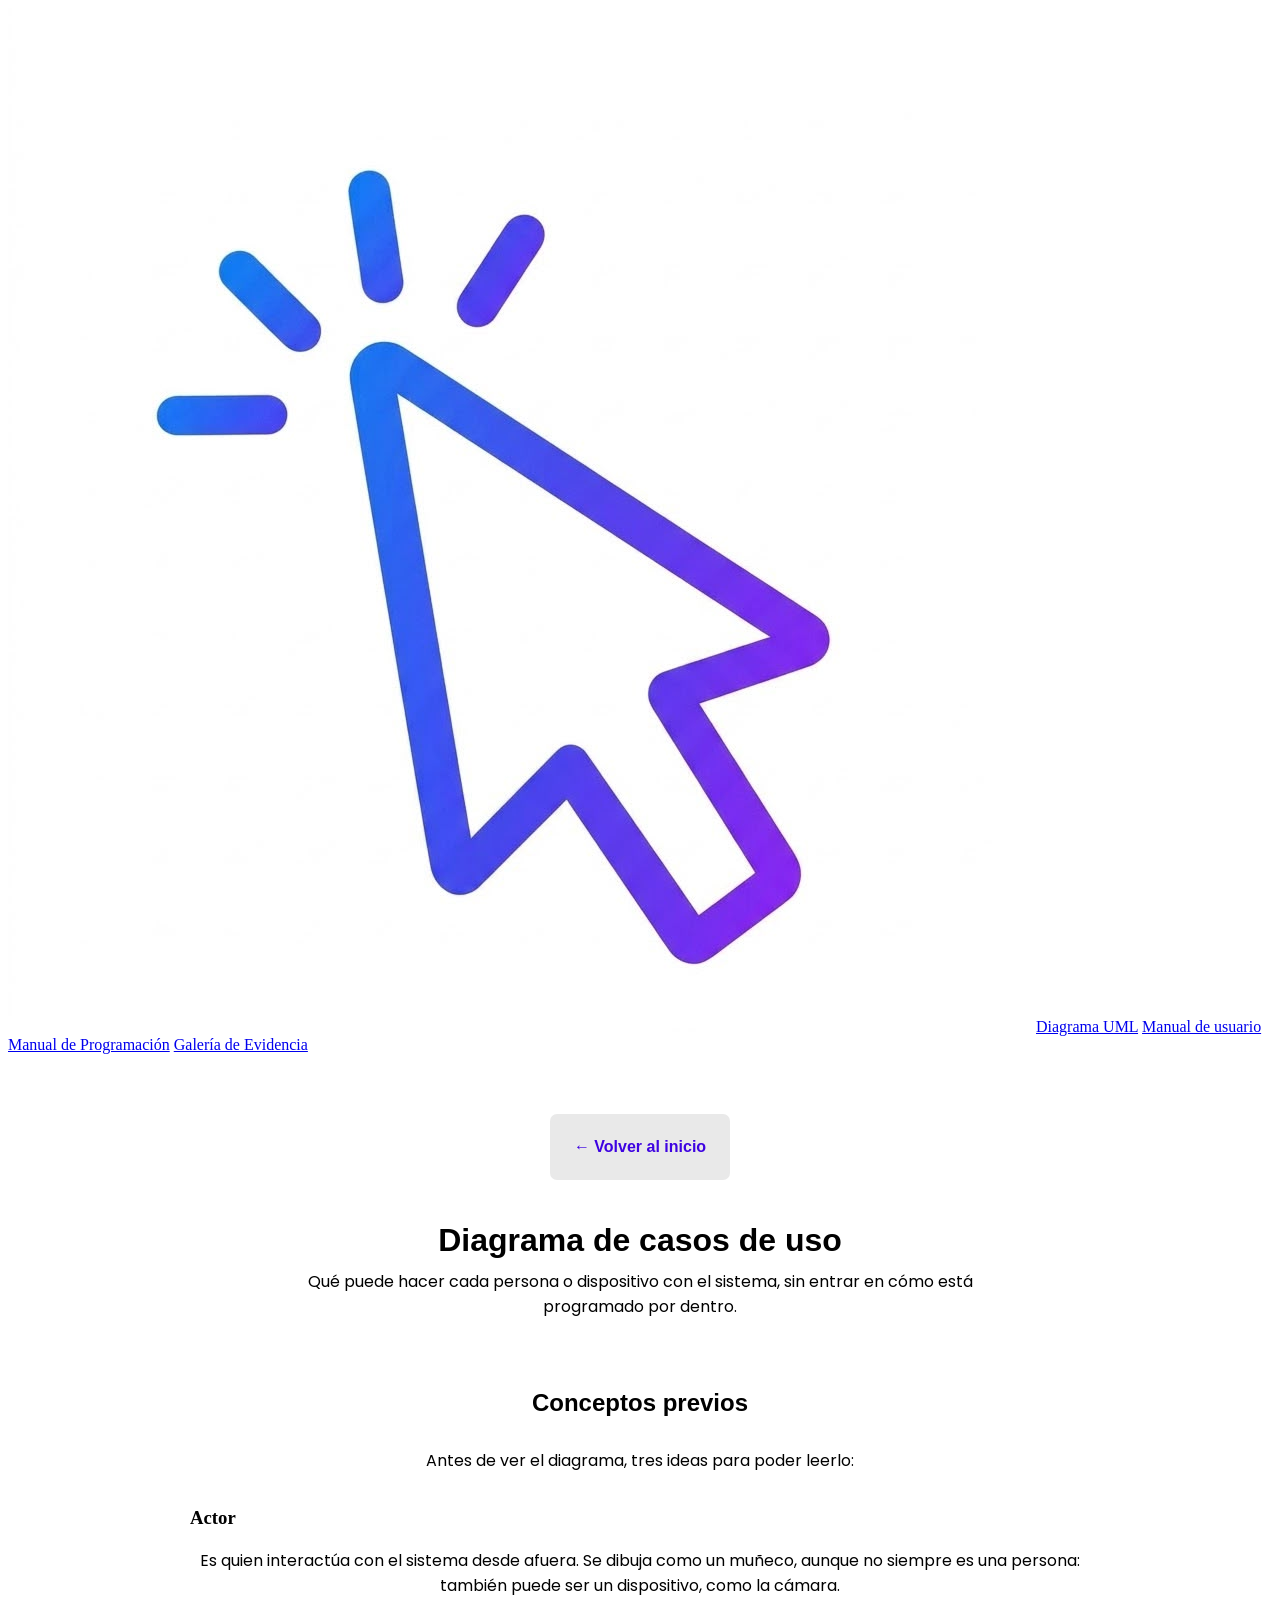
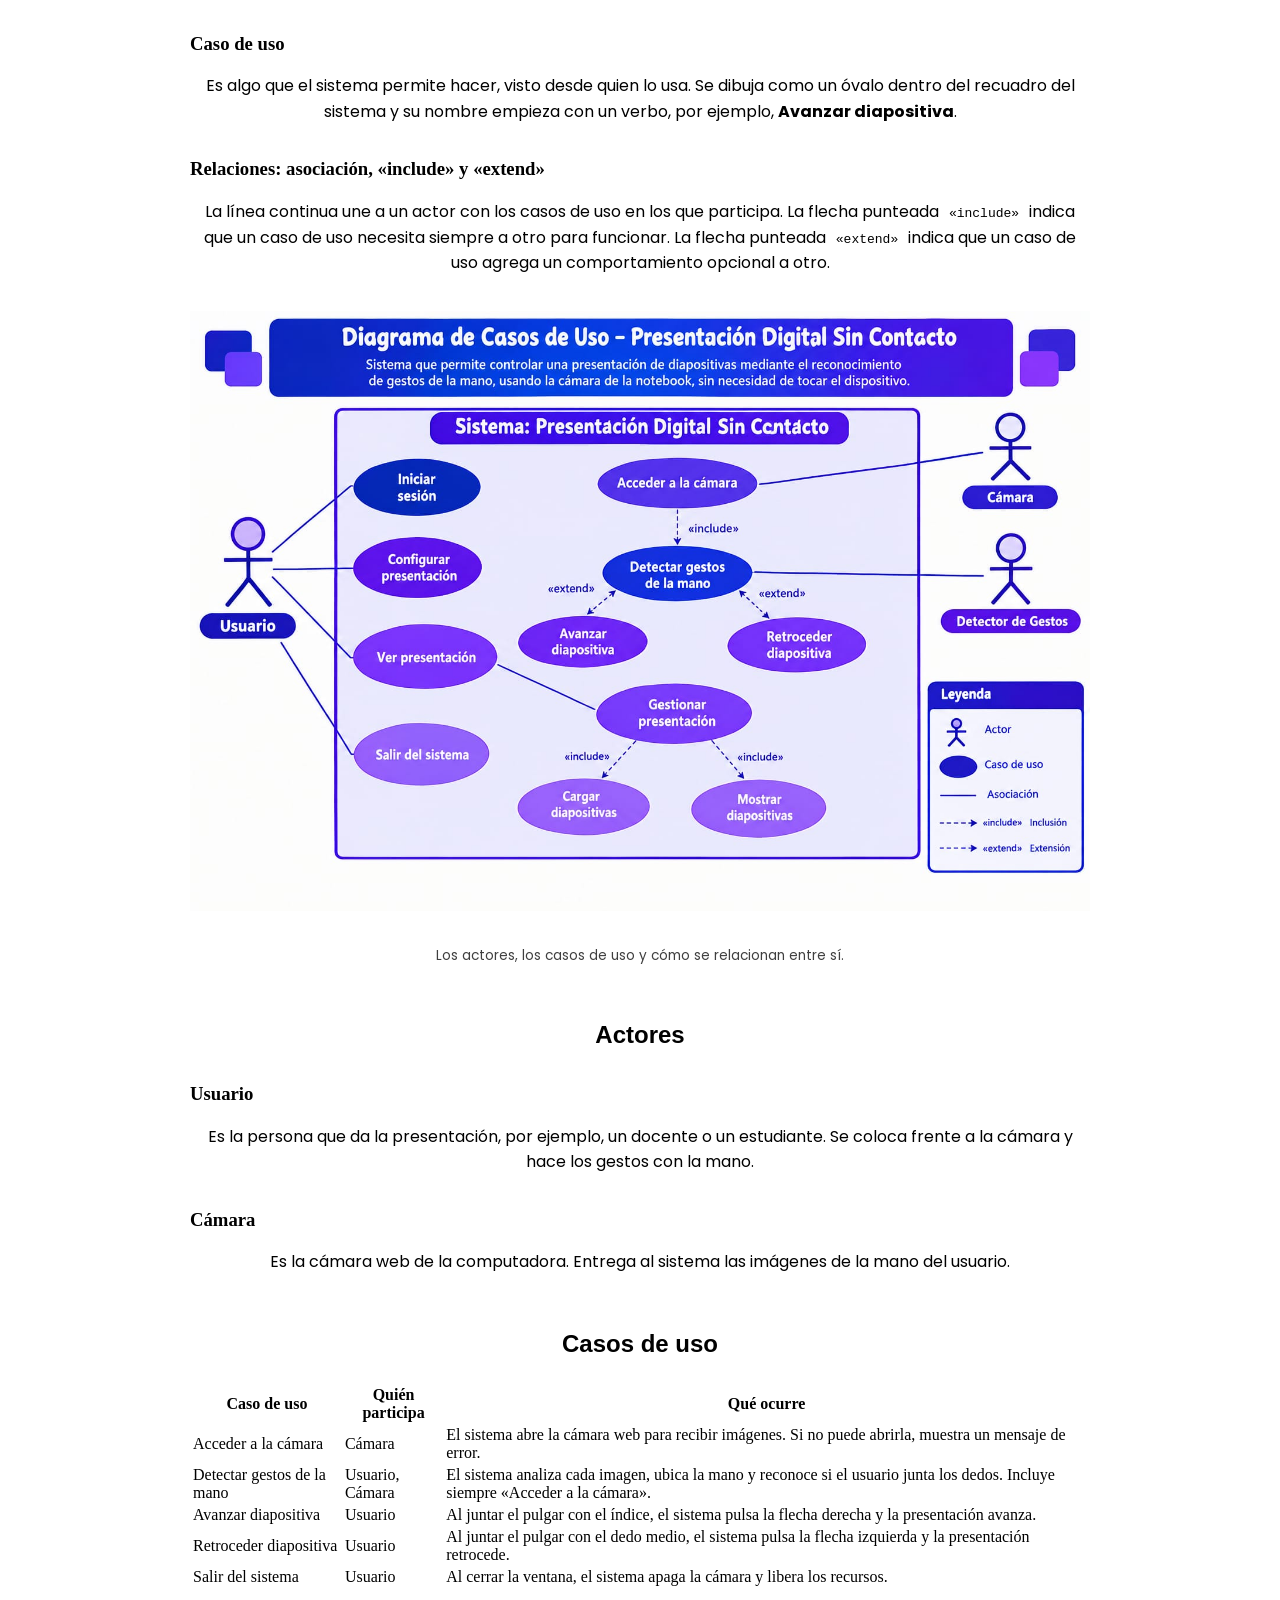
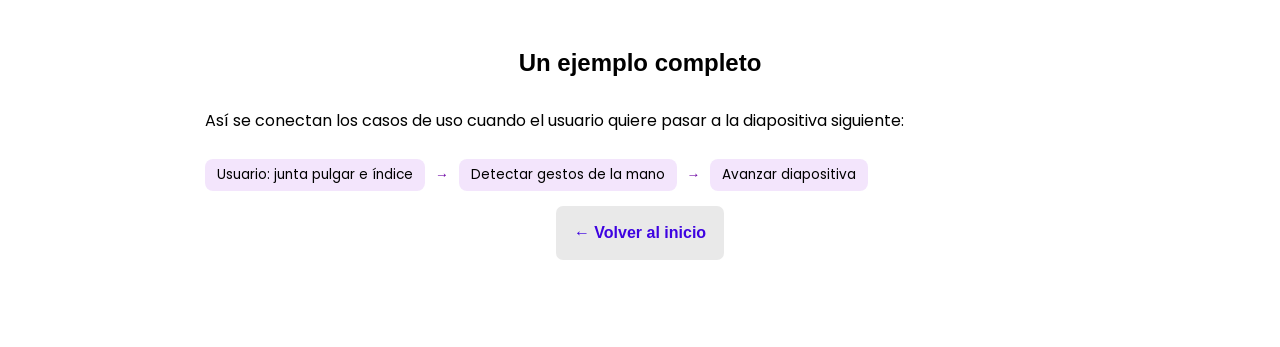
==== casos-de-uso.html @ 705857e1 "Add files via upload" ====
<!DOCTYPE html>
<html lang="es">
<head>
    <meta charset="UTF-8">
    <meta name="viewport" content="width=device-width, initial-scale=1.0">
    <title>Diagrama de casos de uso — Presentación Digital Sin Contacto</title>
    <link rel="stylesheet" href="prueba.css">
    <link rel="preconnect" href="https://fonts.googleapis.com">
    <link rel="preconnect" href="https://fonts.gstatic.com" crossorigin>
    <link href="https://fonts.googleapis.com/css2?family=Poppins:wght@400;700&display=swap" rel="stylesheet">
    <style>
        /* Estilos exclusivos de esta página de detalle (mismos que der.html), no tocan el CSS principal */
        .der-header{
            padding: 60px 30px 30px 30px;
            text-align: center;
            font-family: sans-serif;
        }
        .der-header h1{
            margin-bottom: 10px;
        }
        .volver{
            display: inline-block;
            margin-bottom: 20px;
            text-decoration: none;
            color: #3e03e1;
            font-family: sans-serif;
            font-weight: bold;
            background-color: rgba(200, 200, 200, 0.4);
            border-radius: 7px;
            padding: 2%;
        }
        .der-contenido{
            max-width: 900px;
            margin: 0 auto;
            padding: 0 30px 60px 30px;
            display: flex;
            flex-direction:column;
        }
        .der-contenido h2{
            font-family: sans-serif;
            margin-top: 40px;
            margin-bottom: 15px;
            text-align: center;
        }
        .der-contenido p{
            font-family: Poppins;
            line-height: 1.6;
            margin-bottom: 15px;
            text-align: center;
        }
        .der-diagrama{
            width: 100%;
            height: auto;
            margin: 20px 0;
        }
        .ejemplo-relacion{
            display: flex;
            flex-wrap: wrap;
            align-items: center;
            gap: 10px;
            margin-top: 10px;
            margin-left: 15px;
            font-family: Poppins;
            font-size: 0.85em;
        }
        .ejemplo-relacion .dato{
            background-color: rgba(140, 3, 225, 0.1);
            padding: 6px 12px;
            border-radius: 8px;
        }
        .ejemplo-relacion .flecha{
            color: #6c02a2;
            font-weight: bold;
        }
        /* Nuevo en esta página: la tabla ocupa todo el ancho del contenido */
        .der-contenido .tabla-scroll{
            margin: 10px 0 20px 0;
        }
    </style>
</head>
<body>
    <header>
        <div class="menu">
            <nav class="navegadores">
                <a href="index.html#descripcion"><img src="imagenes/logo-menu.jpeg" class="logo-menu" alt="Logo del proyecto"></a>
                <a href="index.html#Diagrama-UML" class="enlaces-de-navegacion">Diagrama UML</a>
                <a href="index.html#Manual-Usuario" class="enlaces-de-navegacion">Manual de usuario</a>
                <a href="index.html#Manual-programacion" class="enlaces-de-navegacion">Manual de Programación</a>
                <a href="index.html#Evidencias" class="enlaces-de-navegacion">Galería de Evidencia</a>
            </nav>
        </div>
    </header>

    <div class="der-header">
        <a href="index.html#Diagrama-UML" class="volver">&larr; Volver al inicio</a>
        <h1>Diagrama de casos de uso</h1>
        <p style="font-family: Poppins; max-width: 700px; margin: 0 auto;">Qué puede hacer cada persona o dispositivo con el sistema, sin entrar en cómo está programado por dentro.</p>
    </div>

    <div class="der-contenido">

        <h2>Conceptos previos</h2>
        <p>Antes de ver el diagrama, tres ideas para poder leerlo:</p>
        <div class="Ayudas">
            <h3>Actor</h3>
            <p>Es quien interactúa con el sistema desde afuera. Se dibuja como un muñeco, aunque no siempre es una persona: también puede ser un dispositivo, como la cámara.</p>
        </div>
        <div class="Ayudas">
            <h3>Caso de uso</h3>
            <p>Es algo que el sistema permite hacer, visto desde quien lo usa. Se dibuja como un óvalo dentro del recuadro del sistema y su nombre empieza con un verbo, por ejemplo, <strong>Avanzar diapositiva</strong>.</p>
        </div>
        <div class="Ayudas">
            <h3>Relaciones: asociación, «include» y «extend»</h3>
            <p>La línea continua une a un actor con los casos de uso en los que participa. La flecha punteada <code style="display:inline; padding:2px 6px;">«include»</code> indica que un caso de uso necesita siempre a otro para funcionar. La flecha punteada <code style="display:inline; padding:2px 6px;">«extend»</code> indica que un caso de uso agrega un comportamiento opcional a otro.</p>
        </div>

        <img src="imagenes/diagrama-casos-uso.jpg" alt="Diagrama de casos de uso del sistema, con el usuario y la cámara como actores y los casos de uso dentro del recuadro del sistema" class="der-diagrama">
        <!-- CONFIRMAR: reemplazar esta imagen cuando el equipo corrija el diagrama (ver la lista de cambios) -->
        <p style="font-size: 0.85em; opacity: 0.75; text-align: center;">Los actores, los casos de uso y cómo se relacionan entre sí.</p>

        <h2>Actores</h2>
        <div class="Ayudas">
            <h3>Usuario</h3>
            <p>Es la persona que da la presentación, por ejemplo, un docente o un estudiante. Se coloca frente a la cámara y hace los gestos con la mano.</p>
        </div>
        <div class="Ayudas">
            <h3>Cámara</h3>
            <p>Es la cámara web de la computadora. Entrega al sistema las imágenes de la mano del usuario.</p>
        </div>

        <h2>Casos de uso</h2>
        <div class="tabla-scroll">
            <table class="tabla-anios">
                <thead><tr><th>Caso de uso</th><th>Quién participa</th><th>Qué ocurre</th></tr></thead>
                <tbody>
                    <tr>
                        <td>Acceder a la cámara</td>
                        <td>Cámara</td>
                        <td>El sistema abre la cámara web para recibir imágenes. Si no puede abrirla, muestra un mensaje de error.</td>
                    </tr>
                    <tr>
                        <td>Detectar gestos de la mano</td>
                        <td>Usuario, Cámara</td>
                        <td>El sistema analiza cada imagen, ubica la mano y reconoce si el usuario junta los dedos. Incluye siempre «Acceder a la cámara».</td>
                    </tr>
                    <tr>
                        <td>Avanzar diapositiva</td>
                        <td>Usuario</td>
                        <td>Al juntar el pulgar con el índice, el sistema pulsa la flecha derecha y la presentación avanza.</td>
                    </tr>
                    <tr>
                        <td>Retroceder diapositiva</td>
                        <td>Usuario</td>
                        <td>Al juntar el pulgar con el dedo medio, el sistema pulsa la flecha izquierda y la presentación retrocede.</td>
                    </tr>
                    <tr>
                        <td>Salir del sistema</td>
                        <td>Usuario</td>
                        <td>Al cerrar la ventana, el sistema apaga la cámara y libera los recursos.</td>
                    </tr>
                    <!-- CONFIRMAR con el equipo: el diagrama también dibuja "Iniciar sesión", "Configurar presentación",
                         "Ver presentación", "Gestionar presentación", "Cargar diapositivas" y "Mostrar diapositivas".
                         Esas funciones no existen en el programa actual, por eso no se describen aquí. -->
                </tbody>
            </table>
        </div>

        <h2>Un ejemplo completo</h2>
        <p style="font-size: 1em; margin-left: 15px; text-align: left;">Así se conectan los casos de uso cuando el usuario quiere pasar a la diapositiva siguiente:</p>
        <div class="ejemplo-relacion">
            <span class="dato">Usuario: junta pulgar e índice</span>
            <span class="flecha">&rarr;</span>
            <span class="dato">Detectar gestos de la mano</span>
            <span class="flecha">&rarr;</span>
            <span class="dato">Avanzar diapositiva</span>
        </div>

        <div style="text-align: center; margin-top: 15px;">
            <a href="index.html#Diagrama-UML" class="volver">&larr; Volver al inicio</a>
        </div>
    </div>
</body>
</html>
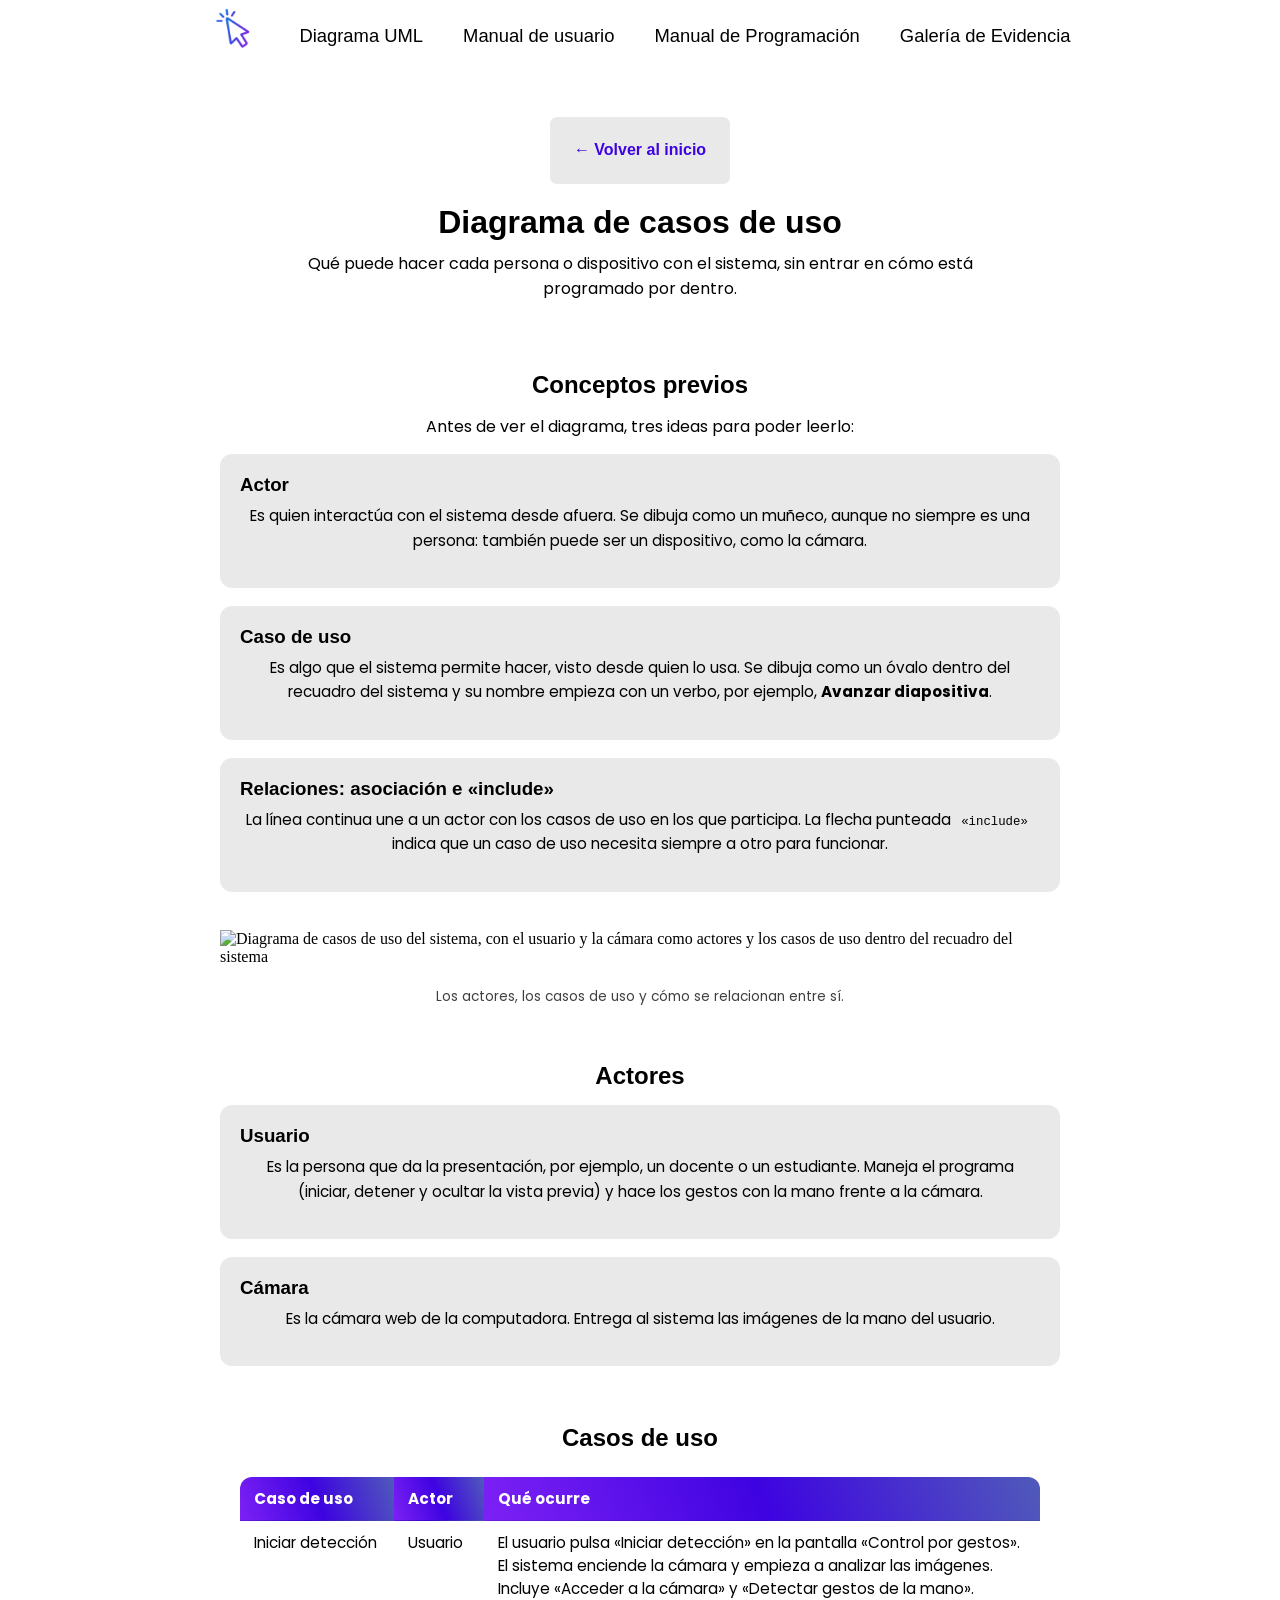
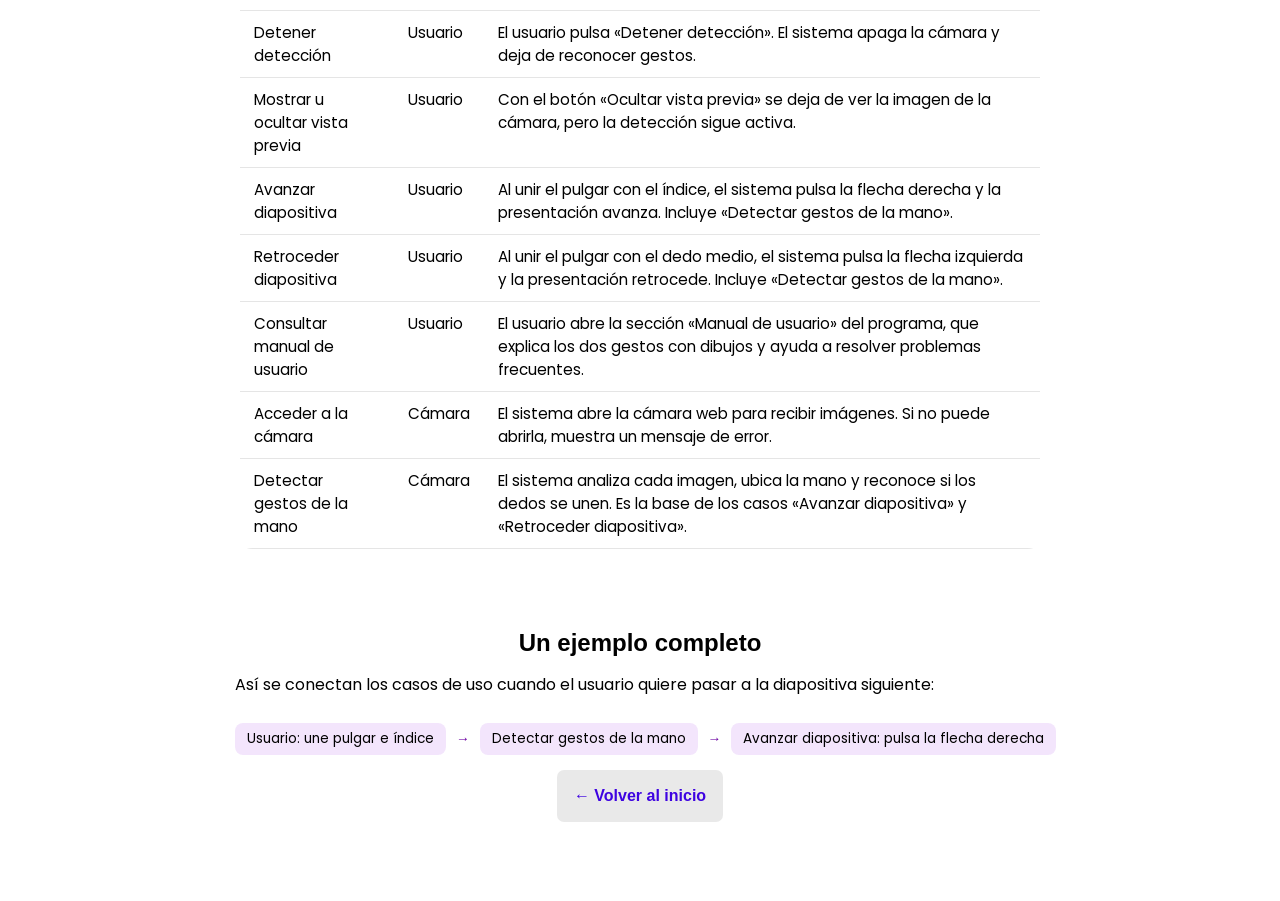
==== commit 9ba7606e: "Add files via upload" ====
--- a/casos-de-uso.html
+++ b/casos-de-uso.html
@@ -81,6 +81,8 @@
 <body>
     <header>
         <div class="menu">
+            <details class="menu-desplegable" open>
+            <summary>☰ Menú</summary>
             <nav class="navegadores">
                 <a href="index.html#descripcion"><img src="imagenes/logo-menu.jpeg" class="logo-menu" alt="Logo del proyecto"></a>
                 <a href="index.html#Diagrama-UML" class="enlaces-de-navegacion">Diagrama UML</a>
@@ -88,6 +90,7 @@
                 <a href="index.html#Manual-programacion" class="enlaces-de-navegacion">Manual de Programación</a>
                 <a href="index.html#Evidencias" class="enlaces-de-navegacion">Galería de Evidencia</a>
             </nav>
+            </details>
         </div>
     </header>
 
@@ -110,18 +113,20 @@
             <p>Es algo que el sistema permite hacer, visto desde quien lo usa. Se dibuja como un óvalo dentro del recuadro del sistema y su nombre empieza con un verbo, por ejemplo, <strong>Avanzar diapositiva</strong>.</p>
         </div>
         <div class="Ayudas">
-            <h3>Relaciones: asociación, «include» y «extend»</h3>
-            <p>La línea continua une a un actor con los casos de uso en los que participa. La flecha punteada <code style="display:inline; padding:2px 6px;">«include»</code> indica que un caso de uso necesita siempre a otro para funcionar. La flecha punteada <code style="display:inline; padding:2px 6px;">«extend»</code> indica que un caso de uso agrega un comportamiento opcional a otro.</p>
-        </div>
-
-        <img src="imagenes/diagrama-casos-uso.jpg" alt="Diagrama de casos de uso del sistema, con el usuario y la cámara como actores y los casos de uso dentro del recuadro del sistema" class="der-diagrama">
-        <!-- CONFIRMAR: reemplazar esta imagen cuando el equipo corrija el diagrama (ver la lista de cambios) -->
+            <h3>Relaciones: asociación e «include»</h3>
+            <p>La línea continua une a un actor con los casos de uso en los que participa. La flecha punteada <code style="display:inline; padding:2px 6px;">«include»</code> indica que un caso de uso necesita siempre a otro para funcionar.</p>
+        </div>
+
+        <div class="diagrama-scroll">
+            <img src="imagenes/diagrama-casos-uso.png" alt="Diagrama de casos de uso del sistema, con el usuario y la cámara como actores y los casos de uso dentro del recuadro del sistema" class="der-diagrama ancho-uso">
+        </div>
+        <p class="aviso-movil">Desliza hacia los lados para ver el diagrama completo.</p>
         <p style="font-size: 0.85em; opacity: 0.75; text-align: center;">Los actores, los casos de uso y cómo se relacionan entre sí.</p>
 
         <h2>Actores</h2>
         <div class="Ayudas">
             <h3>Usuario</h3>
-            <p>Es la persona que da la presentación, por ejemplo, un docente o un estudiante. Se coloca frente a la cámara y hace los gestos con la mano.</p>
+            <p>Es la persona que da la presentación, por ejemplo, un docente o un estudiante. Maneja el programa (iniciar, detener y ocultar la vista previa) y hace los gestos con la mano frente a la cámara.</p>
         </div>
         <div class="Ayudas">
             <h3>Cámara</h3>
@@ -131,8 +136,38 @@
         <h2>Casos de uso</h2>
         <div class="tabla-scroll">
             <table class="tabla-anios">
-                <thead><tr><th>Caso de uso</th><th>Quién participa</th><th>Qué ocurre</th></tr></thead>
+                <thead><tr><th>Caso de uso</th><th>Actor</th><th>Qué ocurre</th></tr></thead>
                 <tbody>
+                    <tr>
+                        <td>Iniciar detección</td>
+                        <td>Usuario</td>
+                        <td>El usuario pulsa «Iniciar detección» en la pantalla «Control por gestos». El sistema enciende la cámara y empieza a analizar las imágenes. Incluye «Acceder a la cámara» y «Detectar gestos de la mano».</td>
+                    </tr>
+                    <tr>
+                        <td>Detener detección</td>
+                        <td>Usuario</td>
+                        <td>El usuario pulsa «Detener detección». El sistema apaga la cámara y deja de reconocer gestos.</td>
+                    </tr>
+                    <tr>
+                        <td>Mostrar u ocultar vista previa</td>
+                        <td>Usuario</td>
+                        <td>Con el botón «Ocultar vista previa» se deja de ver la imagen de la cámara, pero la detección sigue activa.</td>
+                    </tr>
+                    <tr>
+                        <td>Avanzar diapositiva</td>
+                        <td>Usuario</td>
+                        <td>Al unir el pulgar con el índice, el sistema pulsa la flecha derecha y la presentación avanza. Incluye «Detectar gestos de la mano».</td>
+                    </tr>
+                    <tr>
+                        <td>Retroceder diapositiva</td>
+                        <td>Usuario</td>
+                        <td>Al unir el pulgar con el dedo medio, el sistema pulsa la flecha izquierda y la presentación retrocede. Incluye «Detectar gestos de la mano».</td>
+                    </tr>
+                    <tr>
+                        <td>Consultar manual de usuario</td>
+                        <td>Usuario</td>
+                        <td>El usuario abre la sección «Manual de usuario» del programa, que explica los dos gestos con dibujos y ayuda a resolver problemas frecuentes.</td>
+                    </tr>
                     <tr>
                         <td>Acceder a la cámara</td>
                         <td>Cámara</td>
@@ -140,27 +175,9 @@
                     </tr>
                     <tr>
                         <td>Detectar gestos de la mano</td>
-                        <td>Usuario, Cámara</td>
-                        <td>El sistema analiza cada imagen, ubica la mano y reconoce si el usuario junta los dedos. Incluye siempre «Acceder a la cámara».</td>
-                    </tr>
-                    <tr>
-                        <td>Avanzar diapositiva</td>
-                        <td>Usuario</td>
-                        <td>Al juntar el pulgar con el índice, el sistema pulsa la flecha derecha y la presentación avanza.</td>
-                    </tr>
-                    <tr>
-                        <td>Retroceder diapositiva</td>
-                        <td>Usuario</td>
-                        <td>Al juntar el pulgar con el dedo medio, el sistema pulsa la flecha izquierda y la presentación retrocede.</td>
-                    </tr>
-                    <tr>
-                        <td>Salir del sistema</td>
-                        <td>Usuario</td>
-                        <td>Al cerrar la ventana, el sistema apaga la cámara y libera los recursos.</td>
-                    </tr>
-                    <!-- CONFIRMAR con el equipo: el diagrama también dibuja "Iniciar sesión", "Configurar presentación",
-                         "Ver presentación", "Gestionar presentación", "Cargar diapositivas" y "Mostrar diapositivas".
-                         Esas funciones no existen en el programa actual, por eso no se describen aquí. -->
+                        <td>Cámara</td>
+                        <td>El sistema analiza cada imagen, ubica la mano y reconoce si los dedos se unen. Es la base de los casos «Avanzar diapositiva» y «Retroceder diapositiva».</td>
+                    </tr>
                 </tbody>
             </table>
         </div>
@@ -168,16 +185,17 @@
         <h2>Un ejemplo completo</h2>
         <p style="font-size: 1em; margin-left: 15px; text-align: left;">Así se conectan los casos de uso cuando el usuario quiere pasar a la diapositiva siguiente:</p>
         <div class="ejemplo-relacion">
-            <span class="dato">Usuario: junta pulgar e índice</span>
+            <span class="dato">Usuario: une pulgar e índice</span>
             <span class="flecha">&rarr;</span>
             <span class="dato">Detectar gestos de la mano</span>
             <span class="flecha">&rarr;</span>
-            <span class="dato">Avanzar diapositiva</span>
+            <span class="dato">Avanzar diapositiva: pulsa la flecha derecha</span>
         </div>
 
         <div style="text-align: center; margin-top: 15px;">
             <a href="index.html#Diagrama-UML" class="volver">&larr; Volver al inicio</a>
         </div>
     </div>
+    <script src="menu.js"></script>
 </body>
 </html>
--- a/prueba.css
+++ b/prueba.css
@@ -0,0 +1,696 @@
+*{
+    padding: 0;
+    margin: 0;
+    box-sizing: border-box;/* es lo que hace es me no deja ni un espacio, para que yo decida cuanto espacio hay en todo*/
+}
+html{
+    scroll-behavior: smooth;
+}
+body{
+    overflow-x: hidden;
+    
+}
+.iconos{
+    width: 47px;
+    height: auto;
+    cursor: pointer;/*para que apararesca la manita del cursor*/
+    transition: transform 0.4s ease;
+    padding-top: 10px;
+}
+.iconos:hover{
+    transform: scale(1.1);
+}
+header{
+    background-color: #fffffff8;
+    position: sticky;
+    top: 0;
+    z-index: 10;
+    /*el ttop: 0; , osition: sticky; , z-index: 10; son obligatorios para que al hacer el scroll no desaparesca el Header y se quede ahi */
+}
+.logo-menu{
+    transition: transform 0.4s ease;
+    border-radius: 12px;
+    width:50px ;
+    height: 50px;
+}
+.logo-menu:hover{
+    transform: scale(1.3);
+}
+.menu{
+    display: flex;
+    flex-direction: row;
+    align-items: center;
+    justify-content: space-around;
+}
+.navegadores{
+    padding:  1px 30px;
+    font-size: 1.15em;
+    text-align: center;
+    display: flex;
+    flex-direction: row;
+    align-items: center;
+    font-family: sans-serif;
+    gap: 40px;
+}
+.enlaces-de-navegacion{
+    text-decoration: none;
+    color: black;
+    margin-top: 17px;
+    padding-bottom: 5px;
+    padding-top: 3px;
+}
+.enlaces-de-navegacion:hover{
+    background: linear-gradient(250deg,#000f9aaf, #3e03e1,#7d21f5);
+    border-radius: 10px;
+    color:#ffffff
+}
+/*otra SECCION---------------------------------------------------------------------------------------------------------------------------------------------*/
+#descripcion{
+    display: flex;
+    flex-direction: column;
+    align-items: center;
+    justify-content: center;
+    text-align: center;
+    color:#ffffff;
+    height: 90vh;/*se adapta a tu pantalla y dice que va a ocupar el 90% de tu pantalla*/
+    padding: 20px;
+    background-image: linear-gradient(
+        0deg , 
+        rgba(0,0,0,0.75),
+        rgba(0,0,0,0.75)
+    ),url("imagenes/logo.jpeg");
+    background-repeat: no-repeat;
+    background-size: cover;
+    background-position:center;
+}
+#descripcion h1{
+    text-shadow: 0 0 2px #ffffff, 0 0 7px rgba(255, 255, 255, 0.35);
+}
+#descripcion p{
+    text-shadow: 1px 1px 1px black;
+    font-family: Poppins, sans-serif;
+    max-width: 800px;
+    margin-top: 20px;
+    line-height: 1.6;
+}
+.descripcion-datos{
+    display: flex;
+    gap: 20px;
+    margin-top: 25px;
+    flex-wrap: wrap;
+    justify-content: center;
+}
+.dato-descripcion{
+    background-color: rgba(255,255,255,0.15);
+    border-radius: 12px;
+    padding: 12px 20px;
+}
+.dato-descripcion h4{
+    font-family: sans-serif;
+    font-size: 0.8em;
+    text-transform: uppercase;
+    letter-spacing: 0.5px;
+    opacity: 0.8;
+}
+.dato-descripcion p{
+    font-family: Poppins;
+    font-size: 1em;
+    margin-top: 4px;
+    max-width: none;
+}
+
+
+/*OTRAAA SECCIONNNNN*/
+
+
+#proceso-del-proyecto h2{
+    font-family: sans-serif;
+}
+#proceso-del-proyecto{
+    background-color: rgba(200, 200, 200, 0.581);
+    border-radius: 20px;
+    text-align: justify;
+    margin: 30px;
+    padding-bottom: 20px;
+}
+.tabla-scroll{
+    width: 100%;
+    overflow-x: auto;
+    padding: 0 20px;
+}
+.imagen-proceso{
+    width: 100%;
+    height: auto;
+    border-radius: 12px;
+    display: block;
+}
+.integrantes{
+    list-style-type: none;/*para sacar los puntos del ulo los numeros de ol*/
+}
+#proceso-del-proyecto h2{
+    text-align: center;
+    padding: 30px;
+    padding-bottom: 15px;
+}
+/*otra SECCION---------------------------------------------------------------------------------------------------------------------------------------------*/
+#Diagrama-UML{
+    min-height: 100vh;
+    padding-bottom: 40px;
+}
+#titulo-UML{
+    text-align: center;
+    margin-top:18px;
+    padding: 30px;
+    padding-bottom: 5px;
+    font-family: sans-serif;
+}
+.grid{
+    display: grid;
+    grid-template-columns: repeat(2,1fr);
+    gap: 75px;
+    margin:30px;
+    margin-top: 60px;
+}
+.Diagramas{
+    text-align: center;
+    display: flex;
+    flex-direction: column;
+    align-items: center;
+    justify-content: center;
+    border-radius: 15px;
+    padding: 25px 20px;
+    transition: transform 0.4s ease,
+    box-shadow 0.4s ease;
+    border: 2px solid rgba(0,0,0,0.15);
+    background-color: rgba(255,255,255,0.6);
+}
+.Diagramas h3{
+    font-family: sans-serif;
+    margin-top: 12px;
+}
+.Diagramas p{
+    font-family: Poppins;
+    font-size: 0.9em;
+    padding: 6px;
+}
+.Diagramas:hover{
+    transform: scale(1.03);
+    box-shadow: 0 10px 30px rgba(62, 3, 225, 0.774);
+}
+.imgD{
+    width: 100%;
+    height: 130px;
+    object-fit: cover;
+    border-radius: 5px;
+}
+
+.DERcomo-driagrama-de-datosUML{
+    grid-column: span 2;
+    justify-self: center;
+    width: 50%;
+    padding: 20px;
+}
+.tarjeta-link{
+    display: contents;
+    color: inherit;/*"le dice no uses el azul por defecto de los links, usá el color que le correspondería si este <a> no existiera"*/
+    text-decoration: none;
+}
+.guias{
+    position: relative;
+    display: block;
+}
+
+/* 2. Estilos para el contenedor del texto interno */
+.pasos-arquitectura {
+  position: absolute;
+  top: 100%;       /* Se posiciona justo abajo del botón 'Detalles' */
+  left: 0;
+  width: 100%;     /* O el ancho para que cubra  latarjeta */
+  background-color:#ffffff; /* Color de fondo para que no se trasluzca lo de abajo */
+  border: 1px solid #ccc;
+  box-shadow: 0px 4px 8px rgba(0,0,0,0.1); /* Sombra para dar efecto de flotado */
+  z-index: 9999;     /* Obliga a que se posicione POR ENCIMA de los otros cuadros */
+  padding: 12px;
+  border-radius: 8px;
+}
+/*otra SECCION Manual de Usuario y Manual de Programacion---------------------------------------------------------------------------------------------------------------------------------------------*/
+#Manual-Usuario, #Manual-programacion{
+    padding: 40px 30px;
+}
+#Manual-Usuario h2, #Manual-programacion h2, #Evidencias h2{
+    text-align: center;
+    font-family: sans-serif;
+    padding-bottom: 10px;
+}
+#Manual-Usuario >/* el > significa hijo directo*/ div, #Manual-programacion > div{
+    max-width: 900px;
+    margin: 0 auto;
+}
+#Manual-Usuario > div > p{
+    font-family: Poppins;
+    text-align: center;
+    max-width: 700px;
+    margin: 0/*top*/ auto/*ringht*/ 30px/*bottom*/ auto/*left*/;
+    line-height: 1.6;
+}
+.Ayudas{
+    background-color: rgba(200, 200, 200, 0.4);
+    border-radius: 12px;
+    padding: 20px;
+    margin-bottom: 18px;
+    cursor: pointer;
+    transition: background-color 0.3s ease;
+    transition: transform 0.4s ease,
+    box-shadow 0.4s ease;
+}
+.Ayudas:hover{
+    background-color: rgba(140, 3, 225, 0.15);
+}
+.Ayudas h3{
+    font-family: sans-serif;
+}
+.Ayudas p{
+    font-family: Poppins;
+    font-size: 0.95em;
+    margin-top: 8px;
+    line-height: 1.5;
+}
+#Manual-programacion > div{
+    display: grid;
+    grid-template-columns: repeat(3,2fr);
+    gap: 25px;
+}
+.guias{
+    background-color: rgba(200, 200, 200, 0.4);
+    border-radius: 12px;
+    padding: 25px/*vertical arriba y abajo */ 15px/*horizontal izquierda y derecha*/;
+    text-align: center;
+    cursor: pointer;
+    transition: transform 0.3s ease, background-color 0.3s ease;
+}
+.guias:hover{
+    transform: translateY(-5px);/*mueve el elemento de arriba hacia abajo osea vertical*/
+    background-color: rgba(140, 3, 225, 0.15);
+}
+.guias h3{
+    font-family: sans-serif;
+    line-height: 1.4;
+}
+/*otra SECCION Evidencias---------------------------------------------------------------------------------------------------------------------------------------------*/
+#Evidencias{
+    padding: 40px 30px 60px 30px;
+    background-color: rgba(200, 200, 200, 0.3);
+}
+#Evidencias h3{
+    text-align: center;
+    font-family: sans-serif;
+    padding-bottom: 20px;
+}
+.galeria{
+    display: grid;
+    grid-template-columns: 1fr;
+    gap: 20px;
+    max-width: 1000px;
+    margin: 0 auto;
+}
+.galeria > div{
+    background-color: rgba(255,255,255,0.6);
+    border-radius: 12px;
+    padding: 25px 20px;
+    font-family: Poppins;
+    text-align: center;
+}
+.galeria > div > p{
+    margin-bottom: 15px;
+    font-size: 0.9em;
+}
+.miniaturas{
+    display: grid;
+    grid-template-columns: repeat(auto-fit, minmax(220px, 1fr));
+    gap: 15px;
+}
+.miniaturas figure{
+    margin: 0;
+}
+.miniaturas img{
+    width: 100%;
+    aspect-ratio: 16 / 10;
+    object-fit: cover;
+    border-radius: 8px;
+    border: 1px solid rgba(0,0,0,0.15);
+    display: block;
+}
+.miniaturas figcaption{
+    margin-top: 6px;
+    font-size: 0.8em;
+}
+.galeria video{
+    width: 100%;
+    max-width: 320px;
+    border-radius: 12px;
+}
+/*otra SECCION footer---------------------------------------------------------------------------------------------------------------------------------------------*/
+footer{
+    background-color:  rgba(15, 1, 52, 0.886);
+    text-align: center;
+    padding: 30px;
+    font-family: sans-serif;
+}
+footer h4{
+    padding-top: 10px;
+    color:bisque
+}
+footer ul{
+    padding: 0;
+    margin-bottom: 10px;
+    color:#ffffff
+}
+footer li{
+    padding: 3px 0;
+}
+footer p{
+    color:#ffffff
+}
+
+/* ==========================================================================
+   RESPONSIVE - agregado para que la página funcione en móvil y escritorio
+   No se modificó ninguna regla de arriba, solo se agregan/ajustan estilos
+   dentro de estas media queries.
+   ========================================================================== */
+
+/* Tablets */
+@media (max-width: 900px){
+    .grid{
+        grid-template-columns: 1fr;
+    }
+    .DERcomo-driagrama-de-datosUML{
+        grid-column: span 1;
+        width: 100%;
+    }
+    #Manual-programacion > div{
+        grid-template-columns: repeat(2,1fr);
+    }
+}
+
+/* Celulares */
+@media (max-width: 600px){
+    .menu{
+        flex-direction: column;
+    }
+    .navegadores{
+        flex-direction: row;
+        flex-wrap: wrap;
+        justify-content: center;
+        padding: 12px 10px;
+        gap: 5px;
+    }
+    .enlaces-de-navegacion{
+        font-size: 0.85em;
+        padding: 8px;
+    }
+    .iconos{
+        width: 32px;
+        margin-bottom: 8px;
+    }
+    #descripcion{
+        height: auto;
+        min-height: 70vh;
+        padding: 40px 20px;
+    }
+    #descripcion h1{
+        font-size: 1.6em;
+    }
+    #descripcion p{
+        font-size: 0.95em;
+    }
+    .dato-descripcion{
+        padding: 10px 16px;
+    }
+    #proceso-del-proyecto{
+        margin: 15px;
+    }
+    #Manual-programacion > div{
+        grid-template-columns: 1fr;
+    }
+    .galeria{
+        grid-template-columns: 1fr;
+    }
+    footer li{
+        display: block;
+    }
+}
+
+.tabla-anios{
+    width: 100%;
+    border-collapse: collapse;
+    font-family: Poppins, sans-serif;
+    font-size: 0.95em;
+    margin-bottom: 20px;
+    background-color: rgba(255,255,255,0.6);
+    border-radius: 12px;
+    overflow: hidden;
+}
+.tabla-anios th, .tabla-anios td{
+    padding: 10px 14px;
+    text-align: left;
+    border-bottom: 1px solid rgba(0,0,0,0.1);
+    vertical-align: top;
+}
+.tabla-anios th{
+    background: linear-gradient(250deg,#000f9aaf, #3e03e1,#7d21f5);
+    color: #ffffff;
+}
+.Ayudas{ cursor: default; }
+.Ayudas ul{ margin: 8px 0 0 20px; font-family: Poppins, sans-serif; line-height: 1.6; }
+.Ayudas details{ margin-top: 8px; font-family: Poppins, sans-serif; }
+.Ayudas summary{ cursor: pointer; font-weight: bold; }
+.captura{
+    margin-top: 12px;
+    padding: 40px 10px;
+    text-align: center;
+    border: 2px dashed rgba(0,0,0,0.25);
+    border-radius: 12px;
+    font-family: Poppins, sans-serif;
+    opacity: 0.7;
+}
+.guias{ cursor: default; }
+.guias p{ font-family: Poppins, sans-serif; font-size: 0.85em; margin-top: 8px; line-height: 1.5; }
+.guias code{ font-size: 0.8em; word-break: break-word; }
+#Cierre{ padding: 40px 30px; }
+#Cierre h2{ text-align: center; font-family: sans-serif; padding-bottom: 10px; }
+.cierre{ max-width: 800px; margin: 0 auto; font-family: Poppins, sans-serif; line-height: 1.6; }
+.cierre p{ margin-bottom: 12px; }
+.cierre h3{ font-family: sans-serif; margin: 20px 0 8px; }
+footer p, footer li{ font-family: Poppins, sans-serif; }
+
+@media (hover: none){
+    .Diagramas:hover, .guias:hover,
+    .iconos:hover, .logo-menu:hover{
+        transform: none;
+        box-shadow: none;
+    }
+}
+
+@media (max-width: 900px){
+    .imagen-proceso{
+        min-width: 1000px;
+    }
+    .tabla-scroll{
+        padding: 0 10px;
+    }
+}
+
+@media (max-width: 600px){
+    header{
+        position: static; }
+    .enlaces-de-navegacion{
+        margin-top: 0;
+    }
+    .grid{
+        margin: 15px;
+        gap: 25px;
+    }
+    #Manual-Usuario, #Manual-programacion, #Cierre, #Evidencias{
+        padding: 25px 15px;
+    }
+}
+
+.imgD{
+    height: 260px;
+    object-fit: contain;
+    background-color: #ffffff;
+}
+@media (max-width: 900px){
+    .DERcomo-driagrama-de-datosUML{
+        width: 100%;
+        grid-column: auto;
+    }
+}
+
+.pantalla{
+    display: flex;
+    gap: 20px;
+    align-items: center;
+    margin-top: 20px;
+}
+.pantalla img{
+    width: 45%;
+    border-radius: 8px;
+    border: 1px solid rgba(0,0,0,0.2);
+}
+.pantalla h4{
+    font-family: sans-serif;
+    margin-bottom: 6px;
+}
+.diagrama-scroll{
+    overflow-x: auto;
+    margin: 20px 0;
+}
+.diagrama-scroll .der-diagrama{
+    margin: 0;
+}
+.aviso-movil{
+    display: none;
+}
+@media (max-width: 900px){
+    .pantalla{
+        flex-direction: column;
+        align-items: stretch;
+    }
+    .pantalla img{
+        width: 100%;
+    }
+    .ancho-clases{
+        min-width: 1500px;
+    }
+    .ancho-uso{
+        min-width: 1100px;
+    }
+    .ancho-der{
+        min-width: 1100px;
+    }
+    .aviso-movil{
+        display: block;
+        text-align: center;
+        font-size: 0.85em;
+        opacity: 0.75;
+        margin-top: 8px;
+    }
+}
+
+.Diagramas a:first-child{
+    display: block;
+    width: 100%;
+}
+.ver-completo{
+    display: inline-block;
+    margin-top: 10px;
+    padding: 8px 16px;
+    border-radius: 8px;
+    background: linear-gradient(250deg,#000f9aaf, #3e03e1,#7d21f5);
+    color: #ffffff;
+    font-family: sans-serif;
+    font-weight: bold;
+    text-decoration: none;
+}
+.ver-completo:hover{
+    opacity: 0.85;
+}
+
+.menu-desplegable summary{
+    display: none;
+}
+.menu-desplegable summary::-webkit-details-marker{
+    display: none;
+}
+@media (max-width: 600px){
+    .menu-desplegable{
+        width: 100%;
+    }
+    .menu-desplegable summary{
+        display: block;
+        list-style: none;
+        cursor: pointer;
+        text-align: center;
+        font-family: sans-serif;
+        font-weight: bold;
+        font-size: 1.1em;
+        padding: 14px;
+    }
+}
+
+.tabla-cronograma{
+    min-width: 760px;
+}
+.tabla-cronograma .celda-anio{
+    background: linear-gradient(250deg,#000f9aaf, #3e03e1,#7d21f5);
+    color: #ffffff;
+    font-weight: bold;
+    text-align: center;
+    vertical-align: middle;
+}
+.tabla-cronograma .sin-actividad td{
+    opacity: 0.7;
+    font-style: italic;
+}
+.metodologia{
+    max-width: 800px;
+    margin: 20px auto 0 auto;
+    font-family: Poppins, sans-serif;
+    line-height: 1.6;
+}
+.metodologia h3{
+    font-family: sans-serif;
+    margin-bottom: 8px;
+}
+.metodologia ul{
+    margin: 10px 0 0 22px;
+}
+.metodologia li{
+    margin-bottom: 8px;
+}
+
+.fecha{
+    display: inline-block;
+    opacity: 0.7;
+    font-size: 0.9em;
+}
+.videos, .demo-columnas{
+    display: grid;
+    grid-template-columns: repeat(auto-fit, minmax(220px, 1fr));
+    gap: 20px;
+}
+.videos figure, .demo-columnas figure{
+    margin: 0;
+}
+.videos video{
+    max-width: 100%;
+    max-height: 480px;
+    background-color: #000000;
+}
+.demo-columnas{
+    grid-template-columns: repeat(3, 1fr);
+}
+.demo-columnas img{
+    width: 100%;
+    aspect-ratio: 3 / 4;
+    object-fit: cover;
+    border-radius: 8px;
+    border: 1px solid rgba(0,0,0,0.15);
+    display: block;
+}
+.videos figcaption, .demo-columnas figcaption{
+    margin-top: 8px;
+    font-size: 0.85em;
+    line-height: 1.5;
+    text-align: left;
+}
+@media (max-width: 900px){
+    .demo-columnas{
+        grid-template-columns: 1fr;
+    }
+}
+
+section{
+    scroll-margin-top: 80px;
+}
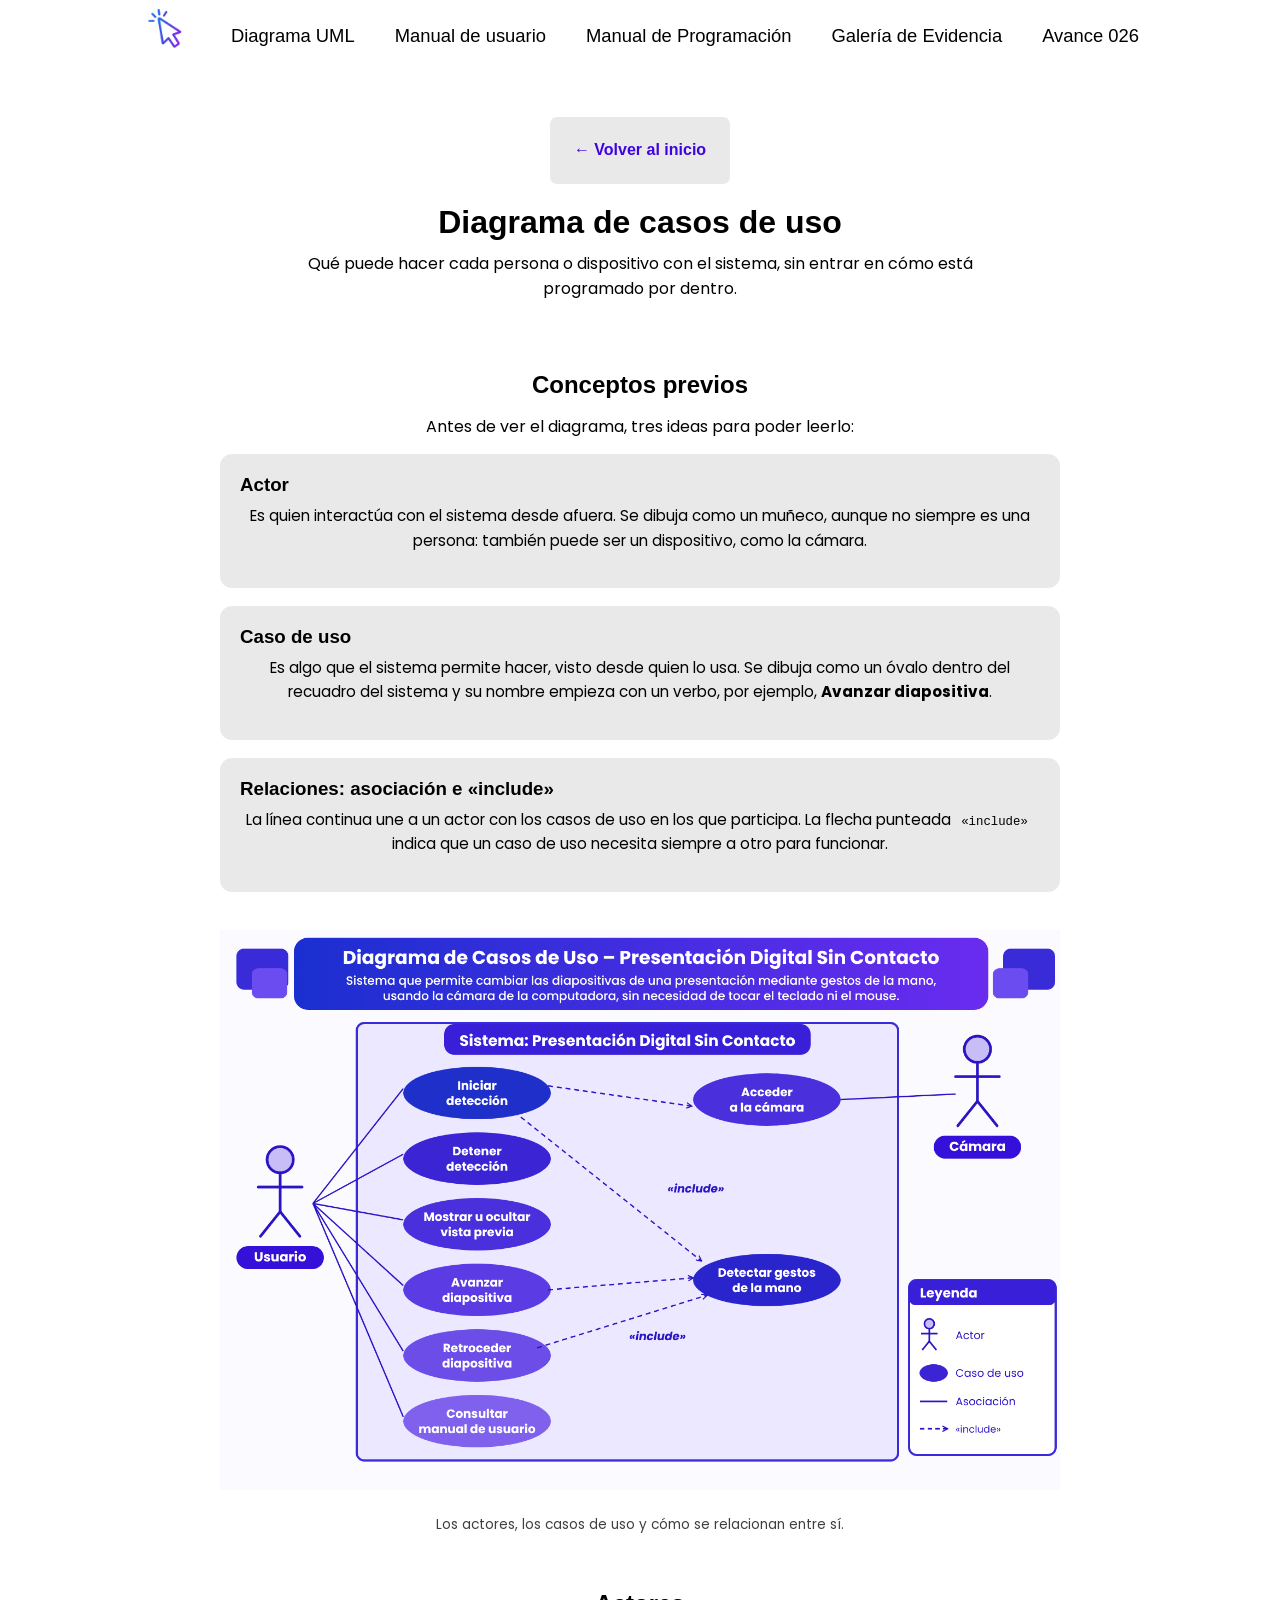
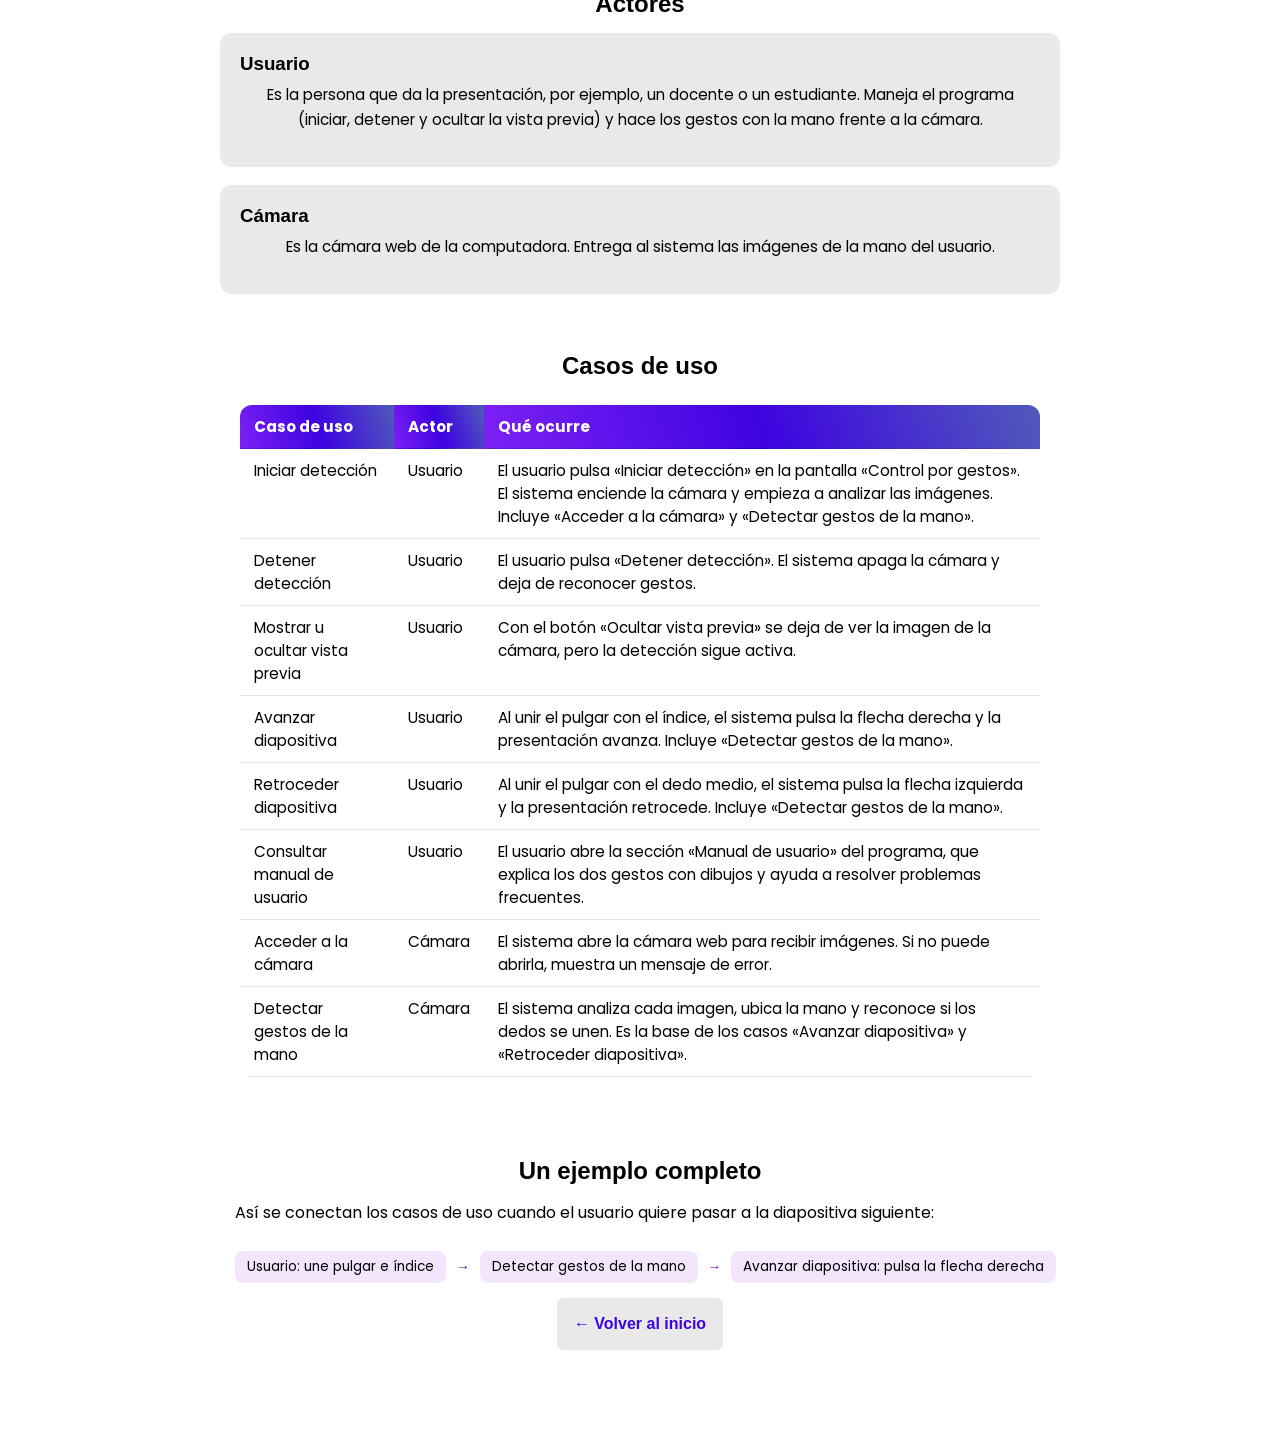
==== commit 174ac1ff: "Add files via upload" ====
--- a/casos-de-uso.html
+++ b/casos-de-uso.html
@@ -4,7 +4,7 @@
     <meta charset="UTF-8">
     <meta name="viewport" content="width=device-width, initial-scale=1.0">
     <title>Diagrama de casos de uso — Presentación Digital Sin Contacto</title>
-    <link rel="stylesheet" href="prueba.css">
+    <link rel="stylesheet" href="Style.css">
     <link rel="preconnect" href="https://fonts.googleapis.com">
     <link rel="preconnect" href="https://fonts.gstatic.com" crossorigin>
     <link href="https://fonts.googleapis.com/css2?family=Poppins:wght@400;700&display=swap" rel="stylesheet">
@@ -89,6 +89,7 @@
                 <a href="index.html#Manual-Usuario" class="enlaces-de-navegacion">Manual de usuario</a>
                 <a href="index.html#Manual-programacion" class="enlaces-de-navegacion">Manual de Programación</a>
                 <a href="index.html#Evidencias" class="enlaces-de-navegacion">Galería de Evidencia</a>
+                <a href="https://github.com/cedmr-pytos-promo/026-presentacion-sin-contacto" class="enlaces-de-navegacion">Avance 026</a>
             </nav>
             </details>
         </div>
--- a/Style.css
+++ b/Style.css
@@ -0,0 +1,728 @@
+*{
+    padding: 0;
+    margin: 0;
+    box-sizing: border-box;/* es lo que hace es me no deja ni un espacio, para que yo decida cuanto espacio hay en todo*/
+}
+html{
+    scroll-behavior: smooth;
+}
+body{
+    overflow-x: hidden;
+    
+}
+.iconos{
+    width: 47px;
+    height: auto;
+    cursor: pointer;/*para que apararesca la manita del cursor*/
+    transition: transform 0.4s ease;
+    padding-top: 10px;
+}
+.iconos:hover{
+    transform: scale(1.1);
+}
+header{
+    background-color: #fffffff8;
+    position: sticky;
+    top: 0;
+    z-index: 10;
+    /*el ttop: 0; , osition: sticky; , z-index: 10; son obligatorios para que al hacer el scroll no desaparesca el Header y se quede ahi */
+}
+.logo-menu{
+    transition: transform 0.4s ease;
+    border-radius: 12px;
+    width:50px ;
+    height: 50px;
+}
+.logo-menu:hover{
+    transform: scale(1.3);
+}
+.menu{
+    display: flex;
+    flex-direction: row;
+    align-items: center;
+    justify-content: space-around;
+}
+.navegadores{
+    padding:  1px 30px;
+    font-size: 1.15em;
+    text-align: center;
+    display: flex;
+    flex-direction: row;
+    align-items: center;
+    font-family: sans-serif;
+    gap: 40px;
+}
+.enlaces-de-navegacion{
+    text-decoration: none;
+    color: black;
+    margin-top: 17px;
+    padding-bottom: 5px;
+    padding-top: 3px;
+}
+.enlaces-de-navegacion:hover{
+    background: linear-gradient(250deg,#000f9aaf, #3e03e1,#7d21f5);
+    border-radius: 10px;
+    color:#ffffff
+}
+/*otra SECCION---------------------------------------------------------------------------------------------------------------------------------------------*/
+#descripcion{
+    display: flex;
+    flex-direction: column;
+    align-items: center;
+    justify-content: center;
+    text-align: center;
+    color:#ffffff;
+    height: 90vh;/*se adapta a tu pantalla y dice que va a ocupar el 90% de tu pantalla*/
+    padding: 20px;
+    background-image: linear-gradient(
+        0deg , 
+        rgba(0,0,0,0.75),
+        rgba(0,0,0,0.75)
+    ),url("imagenes/logo.jpeg");
+    background-repeat: no-repeat;
+    background-size: cover;
+    background-position:center;
+}
+#descripcion h1{
+    text-shadow: 0 0 2px #ffffff, 0 0 7px rgba(255, 255, 255, 0.35);
+}
+#descripcion p{
+    text-shadow: 1px 1px 1px black;
+    font-family: Poppins, sans-serif;
+    max-width: 800px;
+    margin-top: 20px;
+    line-height: 1.6;
+}
+.descripcion-datos{
+    display: flex;
+    gap: 20px;
+    margin-top: 25px;
+    flex-wrap: wrap;
+    justify-content: center;
+}
+.dato-descripcion{
+    background-color: rgba(255,255,255,0.15);
+    border-radius: 12px;
+    padding: 12px 20px;
+}
+.dato-descripcion h4{
+    font-family: sans-serif;
+    font-size: 0.8em;
+    text-transform: uppercase;
+    letter-spacing: 0.5px;
+    opacity: 0.8;
+}
+.dato-descripcion p{
+    font-family: Poppins;
+    font-size: 1em;
+    margin-top: 4px;
+    max-width: none;
+}
+
+
+/*OTRAAA SECCIONNNNN*/
+
+
+#proceso-del-proyecto h2{
+    font-family: sans-serif;
+}
+#proceso-del-proyecto{
+    background-color: rgba(200, 200, 200, 0.581);
+    border-radius: 20px;
+    text-align: justify;
+    margin: 30px;
+    padding-bottom: 20px;
+}
+.tabla-scroll{
+    width: 100%;
+    overflow-x: auto;
+    padding: 0 20px;
+}
+.imagen-proceso{
+    width: 100%;
+    height: auto;
+    border-radius: 12px;
+    display: block;
+}
+.integrantes{
+    list-style-type: none;/*para sacar los puntos del ulo los numeros de ol*/
+}
+#proceso-del-proyecto h2{
+    text-align: center;
+    padding: 30px;
+    padding-bottom: 15px;
+}
+/*otra SECCION---------------------------------------------------------------------------------------------------------------------------------------------*/
+#Diagrama-UML{
+    min-height: 100vh;
+    padding-bottom: 40px;
+}
+#titulo-UML{
+    text-align: center;
+    margin-top:18px;
+    padding: 30px;
+    padding-bottom: 5px;
+    font-family: sans-serif;
+}
+.grid{
+    display: grid;
+    grid-template-columns: repeat(2,1fr);
+    gap: 75px;
+    margin:30px;
+    margin-top: 60px;
+}
+.Diagramas{
+    text-align: center;
+    display: flex;
+    flex-direction: column;
+    align-items: center;
+    justify-content: center;
+    border-radius: 15px;
+    padding: 25px 20px;
+    transition: transform 0.4s ease,
+    box-shadow 0.4s ease;
+    border: 2px solid rgba(0,0,0,0.15);
+    background-color: rgba(255,255,255,0.6);
+}
+.Diagramas h3{
+    font-family: sans-serif;
+    margin-top: 12px;
+}
+.Diagramas p{
+    font-family: Poppins;
+    font-size: 0.9em;
+    padding: 6px;
+}
+.Diagramas:hover{
+    transform: scale(1.03);
+    box-shadow: 0 10px 30px rgba(62, 3, 225, 0.774);
+}
+.imgD{
+    width: 100%;
+    height: 130px;
+    object-fit: cover;
+    border-radius: 5px;
+}
+
+.DERcomo-driagrama-de-datosUML{
+    grid-column: span 2;
+    justify-self: center;
+    width: 50%;
+    padding: 20px;
+}
+.tarjeta-link{
+    display: contents;
+    color: inherit;/*"le dice no uses el azul por defecto de los links, usá el color que le correspondería si este <a> no existiera"*/
+    text-decoration: none;
+}
+.guias{
+    position: relative;
+    display: block;
+}
+
+/* 2. Estilos para el contenedor del texto interno */
+.pasos-arquitectura {
+  position: absolute;
+  top: 100%;       /* Se posiciona justo abajo del botón 'Detalles' */
+  left: 0;
+  width: 100%;     /* O el ancho para que cubra  latarjeta */
+  background-color:#ffffff; /* Color de fondo para que no se trasluzca lo de abajo */
+  border: 1px solid #ccc;
+  box-shadow: 0px 4px 8px rgba(0,0,0,0.1); /* Sombra para dar efecto de flotado */
+  z-index: 9999;     /* Obliga a que se posicione POR ENCIMA de los otros cuadros */
+  padding: 12px;
+  border-radius: 8px;
+}
+/*otra SECCION Manual de Usuario y Manual de Programacion---------------------------------------------------------------------------------------------------------------------------------------------*/
+#Manual-Usuario, #Manual-programacion{
+    padding: 40px 30px;
+}
+#Manual-Usuario h2, #Manual-programacion h2, #Evidencias h2{
+    text-align: center;
+    font-family: sans-serif;
+    padding-bottom: 10px;
+}
+#Manual-Usuario >/* el > significa hijo directo*/ div, #Manual-programacion > div{
+    max-width: 900px;
+    margin: 0 auto;
+}
+#Manual-Usuario > div > p{
+    font-family: Poppins;
+    text-align: center;
+    max-width: 700px;
+    margin: 0/*top*/ auto/*ringht*/ 30px/*bottom*/ auto/*left*/;
+    line-height: 1.6;
+}
+.Ayudas{
+    background-color: rgba(200, 200, 200, 0.4);
+    border-radius: 12px;
+    padding: 20px;
+    margin-bottom: 18px;
+    cursor: pointer;
+    transition: background-color 0.3s ease;
+    transition: transform 0.4s ease,
+    box-shadow 0.4s ease;
+}
+.Ayudas:hover{
+    background-color: rgba(140, 3, 225, 0.15);
+}
+.Ayudas h3{
+    font-family: sans-serif;
+}
+.Ayudas p{
+    font-family: Poppins;
+    font-size: 0.95em;
+    margin-top: 8px;
+    line-height: 1.5;
+}
+#Manual-programacion > div{
+    display: grid;
+    grid-template-columns: repeat(3,2fr);
+    gap: 25px;
+}
+.guias{
+    background-color: rgba(200, 200, 200, 0.4);
+    border-radius: 12px;
+    padding: 25px/*vertical arriba y abajo */ 15px/*horizontal izquierda y derecha*/;
+    text-align: center;
+    cursor: pointer;
+    transition: transform 0.3s ease, background-color 0.3s ease;
+}
+.guias:hover{
+    transform: translateY(-5px);/*mueve el elemento de arriba hacia abajo osea vertical*/
+    background-color: rgba(140, 3, 225, 0.15);
+}
+.guias h3{
+    font-family: sans-serif;
+    line-height: 1.4;
+}
+/*otra SECCION Evidencias---------------------------------------------------------------------------------------------------------------------------------------------*/
+#Evidencias{
+    padding: 40px 30px 60px 30px;
+    background-color: rgba(200, 200, 200, 0.3);
+}
+#Evidencias h3{
+    text-align: center;
+    font-family: sans-serif;
+    padding-bottom: 20px;
+}
+.galeria{
+    display: grid;
+    grid-template-columns: 1fr;
+    gap: 20px;
+    max-width: 1000px;
+    margin: 0 auto;
+}
+.galeria > div{
+    background-color: rgba(255,255,255,0.6);
+    border-radius: 12px;
+    padding: 25px 20px;
+    font-family: Poppins;
+    text-align: center;
+}
+.galeria > div > p{
+    margin-bottom: 15px;
+    font-size: 0.9em;
+}
+.miniaturas{
+    display: grid;
+    grid-template-columns: repeat(auto-fit, minmax(220px, 1fr));
+    gap: 15px;
+}
+.miniaturas figure{
+    margin: 0;
+}
+.miniaturas img{
+    width: 100%;
+    aspect-ratio: 16 / 10;
+    object-fit: cover;
+    border-radius: 8px;
+    border: 1px solid rgba(0,0,0,0.15);
+    display: block;
+}
+.miniaturas figcaption{
+    margin-top: 6px;
+    font-size: 0.8em;
+}
+.galeria video{
+    width: 100%;
+    max-width: 320px;
+    border-radius: 12px;
+}
+/*otra SECCION footer---------------------------------------------------------------------------------------------------------------------------------------------*/
+footer{
+    background-color:  rgba(15, 1, 52, 0.886);
+    text-align: center;
+    padding: 30px;
+    font-family: sans-serif;
+}
+footer h4{
+    padding-top: 10px;
+    color:bisque
+}
+footer ul{
+    padding: 0;
+    margin-bottom: 10px;
+    color:#ffffff
+}
+footer li{
+    padding: 3px 0;
+}
+footer p{
+    color:#ffffff
+}
+
+/* ==========================================================================
+   RESPONSIVE - agregado para que la página funcione en móvil y escritorio
+   No se modificó ninguna regla de arriba, solo se agregan/ajustan estilos
+   dentro de estas media queries.
+   ========================================================================== */
+
+/* Tablets */
+@media (max-width: 900px){
+    .grid{
+        grid-template-columns: 1fr;
+    }
+    .DERcomo-driagrama-de-datosUML{
+        grid-column: span 1;
+        width: 100%;
+    }
+    #Manual-programacion > div{
+        grid-template-columns: repeat(2,1fr);
+    }
+}
+
+/* Celulares */
+@media (max-width: 600px){
+    .menu{
+        flex-direction: column;
+    }
+    .navegadores{
+        flex-direction: row;
+        flex-wrap: wrap;
+        justify-content: center;
+        padding: 12px 10px;
+        gap: 5px;
+    }
+    .enlaces-de-navegacion{
+        font-size: 0.85em;
+        padding: 8px;
+    }
+    .iconos{
+        width: 32px;
+        margin-bottom: 8px;
+    }
+    #descripcion{
+        height: auto;
+        min-height: 70vh;
+        padding: 40px 20px;
+    }
+    #descripcion h1{
+        font-size: 1.6em;
+    }
+    #descripcion p{
+        font-size: 0.95em;
+    }
+    .dato-descripcion{
+        padding: 10px 16px;
+    }
+    #proceso-del-proyecto{
+        margin: 15px;
+    }
+    #Manual-programacion > div{
+        grid-template-columns: 1fr;
+    }
+    .galeria{
+        grid-template-columns: 1fr;
+    }
+    footer li{
+        display: block;
+    }
+}
+
+.tabla-anios{
+    width: 100%;
+    border-collapse: collapse;
+    font-family: Poppins, sans-serif;
+    font-size: 0.95em;
+    margin-bottom: 20px;
+    background-color: rgba(255,255,255,0.6);
+    border-radius: 12px;
+    overflow: hidden;
+}
+.tabla-anios th, .tabla-anios td{
+    padding: 10px 14px;
+    text-align: left;
+    border-bottom: 1px solid rgba(0,0,0,0.1);
+    vertical-align: top;
+}
+.tabla-anios th{
+    background: linear-gradient(250deg,#000f9aaf, #3e03e1,#7d21f5);
+    color: #ffffff;
+}
+.Ayudas{ cursor: default; }
+.Ayudas ul{ margin: 8px 0 0 20px; font-family: Poppins, sans-serif; line-height: 1.6; }
+.Ayudas details{ margin-top: 8px; font-family: Poppins, sans-serif; }
+.Ayudas summary{ cursor: pointer; font-weight: bold; }
+.captura{
+    margin-top: 12px;
+    padding: 40px 10px;
+    text-align: center;
+    border: 2px dashed rgba(0,0,0,0.25);
+    border-radius: 12px;
+    font-family: Poppins, sans-serif;
+    opacity: 0.7;
+}
+.guias{ cursor: default; }
+.guias p{ font-family: Poppins, sans-serif; font-size: 0.85em; margin-top: 8px; line-height: 1.5; }
+.guias code{ font-size: 0.8em; word-break: break-word; }
+#Cierre{ padding: 40px 30px; }
+#Cierre h2{ text-align: center; font-family: sans-serif; padding-bottom: 10px; }
+.cierre{ max-width: 800px; margin: 0 auto; font-family: Poppins, sans-serif; line-height: 1.6; }
+.cierre p{ margin-bottom: 12px; }
+.cierre h3{ font-family: sans-serif; margin: 20px 0 8px; }
+footer p, footer li{ font-family: Poppins, sans-serif; }
+
+@media (hover: none){
+    .Diagramas:hover, .guias:hover,
+    .iconos:hover, .logo-menu:hover{
+        transform: none;
+        box-shadow: none;
+    }
+}
+
+@media (max-width: 900px){
+    .imagen-proceso{
+        min-width: 1000px;
+    }
+    .tabla-scroll{
+        padding: 0 10px;
+    }
+}
+
+@media (max-width: 600px){
+    header{
+        position: static; }
+    .enlaces-de-navegacion{
+        margin-top: 0;
+    }
+    .grid{
+        margin: 15px;
+        gap: 25px;
+    }
+    #Manual-Usuario, #Manual-programacion, #Cierre, #Evidencias{
+        padding: 25px 15px;
+    }
+}
+
+.imgD{
+    height: 260px;
+    object-fit: contain;
+    background-color: #ffffff;
+}
+@media (max-width: 900px){
+    .DERcomo-driagrama-de-datosUML{
+        width: 100%;
+        grid-column: auto;
+    }
+}
+
+.pantalla{
+    display: flex;
+    gap: 20px;
+    align-items: center;
+    margin-top: 20px;
+}
+.pantalla img{
+    width: 45%;
+    border-radius: 8px;
+    border: 1px solid rgba(0,0,0,0.2);
+}
+.pantalla h4{
+    font-family: sans-serif;
+    margin-bottom: 6px;
+}
+.diagrama-scroll{
+    overflow-x: auto;
+    margin: 20px 0;
+}
+.diagrama-scroll .der-diagrama{
+    margin: 0;
+}
+.aviso-movil{
+    display: none;
+}
+@media (max-width: 900px){
+    .pantalla{
+        flex-direction: column;
+        align-items: stretch;
+    }
+    .pantalla img{
+        width: 100%;
+    }
+    .ancho-clases{
+        min-width: 1500px;
+    }
+    .ancho-uso{
+        min-width: 1100px;
+    }
+    .ancho-der{
+        min-width: 1100px;
+    }
+    .aviso-movil{
+        display: block;
+        text-align: center;
+        font-size: 0.85em;
+        opacity: 0.75;
+        margin-top: 8px;
+    }
+}
+
+.Diagramas a:first-child{
+    display: block;
+    width: 100%;
+}
+.ver-completo{
+    display: inline-block;
+    margin-top: 10px;
+    padding: 8px 16px;
+    border-radius: 8px;
+    background: linear-gradient(250deg,#000f9aaf, #3e03e1,#7d21f5);
+    color: #ffffff;
+    font-family: sans-serif;
+    font-weight: bold;
+    text-decoration: none;
+}
+.ver-completo:hover{
+    opacity: 0.85;
+}
+
+.menu-desplegable summary{
+    display: none;
+}
+.menu-desplegable summary::-webkit-details-marker{
+    display: none;
+}
+@media (max-width: 600px){
+    .menu-desplegable{
+        width: 100%;
+    }
+    .menu-desplegable summary{
+        display: block;
+        list-style: none;
+        cursor: pointer;
+        text-align: center;
+        font-family: sans-serif;
+        font-weight: bold;
+        font-size: 1.1em;
+        padding: 14px;
+    }
+}
+
+.tabla-cronograma{
+    min-width: 760px;
+}
+.tabla-cronograma .celda-anio{
+    background: linear-gradient(250deg,#000f9aaf, #3e03e1,#7d21f5);
+    color: #ffffff;
+    font-weight: bold;
+    text-align: center;
+    vertical-align: middle;
+}
+.tabla-cronograma .sin-actividad td{
+    opacity: 0.7;
+    font-style: italic;
+}
+.metodologia{
+    max-width: 800px;
+    margin: 20px auto 0 auto;
+    font-family: Poppins, sans-serif;
+    line-height: 1.6;
+}
+.metodologia h3{
+    font-family: sans-serif;
+    margin-bottom: 8px;
+}
+.metodologia ul{
+    margin: 10px 0 0 22px;
+}
+.metodologia li{
+    margin-bottom: 8px;
+}
+
+.fecha{
+    display: inline-block;
+    opacity: 0.7;
+    font-size: 0.9em;
+}
+.videos, .demo-columnas{
+    display: grid;
+    grid-template-columns: repeat(auto-fit, minmax(220px, 1fr));
+    gap: 20px;
+}
+.videos figure, .demo-columnas figure{
+    margin: 0;
+}
+.videos video{
+    max-width: 100%;
+    max-height: 480px;
+    background-color: #000000;
+}
+.demo-columnas{
+    grid-template-columns: repeat(3, 1fr);
+}
+.demo-columnas img{
+    width: 100%;
+    aspect-ratio: 3 / 4;
+    object-fit: cover;
+    border-radius: 8px;
+    border: 1px solid rgba(0,0,0,0.15);
+    display: block;
+}
+.videos figcaption, .demo-columnas figcaption{
+    margin-top: 8px;
+    font-size: 0.85em;
+    line-height: 1.5;
+    text-align: left;
+}
+@media (max-width: 900px){
+    .demo-columnas{
+        grid-template-columns: 1fr;
+    }
+}
+
+section{
+    scroll-margin-top: 80px;
+}
+
+.visor{
+    display: none;
+}
+.visor:target{
+    display: flex;
+    flex-direction: column;
+    align-items: center;
+    justify-content: center;
+    position: fixed;
+    top: 0;
+    left: 0;
+    width: 100%;
+    height: 100%;
+    z-index: 1000;
+    background-color: rgba(0, 0, 0, 0.9);
+}
+.visor img{
+    max-width: 92%;
+    max-height: 80%;
+    object-fit: contain;
+}
+.visor .cerrar{
+    margin-bottom: 15px;
+    padding: 10px 18px;
+    border-radius: 8px;
+    background-color: #ffffff;
+    color: #3e03e1;
+    font-family: sans-serif;
+    font-weight: bold;
+    text-decoration: none;
+}
